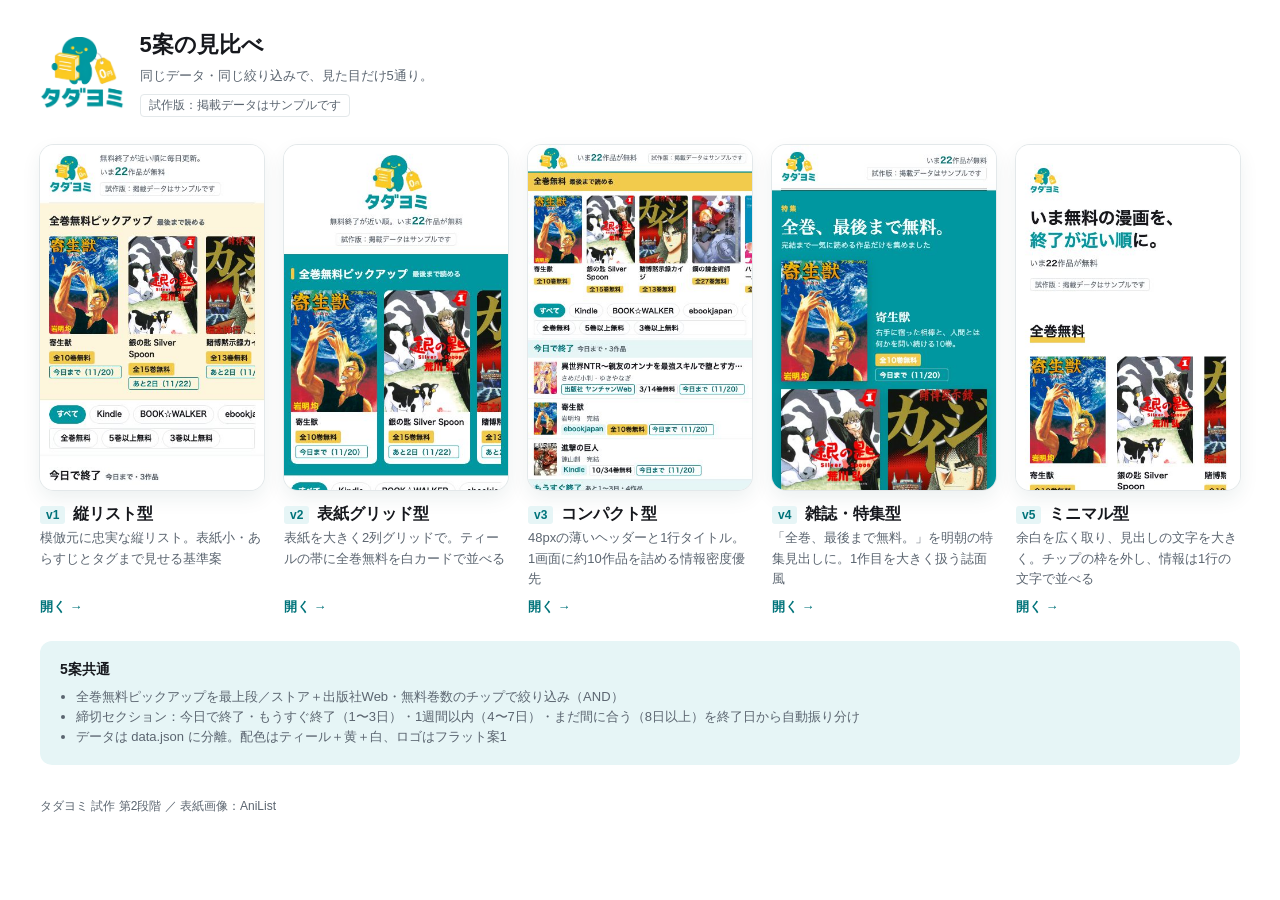
==== board.html @ 6b23053b "タダヨミ仕上げ: トップ(index)をv3コンパクト型に、旧トップの見比べはboard.htmlへ。build.pyを現行完成形に同期（v2/v3新ヘッダー・og4・favicon-chara・in" ====
<!doctype html>
<html lang="ja">
<head>
<meta charset="utf-8">
<meta name="viewport" content="width=device-width,initial-scale=1">
<title>タダヨミ 試作｜5案の見比べ</title>
<meta name="description" content="無料漫画まとめ「タダヨミ」試作版。タッチの異なる5案を見比べるボード。">
<meta property="og:type" content="website">
<meta property="og:title" content="タダヨミ 試作｜5案の見比べ">
<meta property="og:description" content="電子書店と出版社Webの無料漫画を、終了が近い順に。デザイン5案を並べて比べる。">
<meta property="og:url" content="https://yukitchy.github.io/tadayomi/board.html">
<meta property="og:image" content="https://yukitchy.github.io/tadayomi/og4.png">
<meta name="twitter:card" content="summary_large_image">
<link rel="icon" href="favicon-chara.png" type="image/png">
<link rel="apple-touch-icon" href="assets/apple-touch-icon-chara.png">
<link rel="stylesheet" href="common.css">
<style>
body{background:#fff}
.wrap{max-width:1240px;margin:0 auto;padding:0 20px}
header{display:flex;align-items:center;gap:16px;padding:28px 0 20px}
header img{height:72px;width:auto}
h1{font-size:22px;font-weight:800;white-space:nowrap}
.lead{font-size:13px;color:var(--sub);margin:4px 0 6px}
.grid{list-style:none;display:grid;grid-template-columns:repeat(auto-fill,minmax(220px,1fr));gap:24px 20px;padding:8px 0 24px}
.v,.v a{display:flex;flex-direction:column;height:100%}.v a{text-decoration:none}
.v .sh{border-radius:14px;overflow:hidden;background:#fff;box-shadow:0 0 0 1px var(--line),0 8px 20px rgba(0,60,64,.08);aspect-ratio:390/600}
.v .sh img{width:100%;height:auto}
.v a:hover .sh{box-shadow:0 0 0 2px var(--teal),0 8px 20px rgba(0,60,64,.12)}
.v h2{font-size:16px;font-weight:800;margin-top:12px;display:flex;align-items:baseline;gap:8px}
.v h2 span{font-size:12px;font-weight:800;color:var(--teal-d);background:var(--teal-l);border-radius:3px;padding:0 6px}
.v p{font-size:13px;color:var(--sub);margin-top:2px}
.v .go{margin-top:auto;padding-top:8px;font-size:13px;font-weight:700;color:var(--teal-d)}
.spec{background:var(--teal-l);border-radius:12px;padding:18px 20px;margin-bottom:24px;font-size:13px;color:var(--sub)}
.spec h3{font-size:14px;color:var(--ink);margin-bottom:6px}
.spec ul{padding-left:1.2em}
footer{padding:8px 0 48px;font-size:12px;color:var(--sub)}
</style>
</head>
<body>
<div class="wrap">
<header><img src="assets/logo.png" alt="タダヨミ" width="83" height="72"><div><h1>5案の見比べ</h1><p class="lead">同じデータ・同じ絞り込みで、見た目だけ5通り。</p><span class="note">試作版：掲載データはサンプルです</span></div></header>
<ul class="grid">
<li class="v"><a href="v1.html"><div class="sh"><img src="shots/v1.jpg" alt="v1のスマホ表示" width="390" height="844"></div><h2><span>v1</span>縦リスト型</h2><p>模倣元に忠実な縦リスト。表紙小・あらすじとタグまで見せる基準案</p><span class="go">開く →</span></a></li>
<li class="v"><a href="v2.html"><div class="sh"><img src="shots/v2.jpg" alt="v2のスマホ表示" width="390" height="844"></div><h2><span>v2</span>表紙グリッド型</h2><p>表紙を大きく2列グリッドで。ティールの帯に全巻無料を白カードで並べる</p><span class="go">開く →</span></a></li>
<li class="v"><a href="v3.html"><div class="sh"><img src="shots/v3.jpg" alt="v3のスマホ表示" width="390" height="844"></div><h2><span>v3</span>コンパクト型</h2><p>48pxの薄いヘッダーと1行タイトル。1画面に約10作品を詰める情報密度優先</p><span class="go">開く →</span></a></li>
<li class="v"><a href="v4.html"><div class="sh"><img src="shots/v4.jpg" alt="v4のスマホ表示" width="390" height="844"></div><h2><span>v4</span>雑誌・特集型</h2><p>「全巻、最後まで無料。」を明朝の特集見出しに。1作目を大きく扱う誌面風</p><span class="go">開く →</span></a></li>
<li class="v"><a href="v5.html"><div class="sh"><img src="shots/v5.jpg" alt="v5のスマホ表示" width="390" height="844"></div><h2><span>v5</span>ミニマル型</h2><p>余白を広く取り、見出しの文字を大きく。チップの枠を外し、情報は1行の文字で並べる</p><span class="go">開く →</span></a></li>
</ul>
<div class="spec"><h3>5案共通</h3><ul>
<li>全巻無料ピックアップを最上段／ストア＋出版社Web・無料巻数のチップで絞り込み（AND）</li>
<li>締切セクション：今日で終了・もうすぐ終了（1〜3日）・1週間以内（4〜7日）・まだ間に合う（8日以上）を終了日から自動振り分け</li>
<li>データは data.json に分離。配色はティール＋黄＋白、ロゴはフラット案1</li>
</ul></div>
<footer>タダヨミ 試作 第2段階 ／ 表紙画像：AniList</footer>
</div>
</body>
</html>
---- common.css ----
/* 全案共通：パレット（ティール＋黄＋白）・リセット・チップ・バッジ */
:root{--teal:#0097a0;--teal-d:#00737a;--teal-l:#e6f5f6;--yel:#f2cb4d;--yel-l:#fdf6dc;--ink:#16181d;--sub:#5b6570;--line:#e3e8ea;--bg:#fff}
*{box-sizing:border-box;margin:0;padding:0}
body{font-family:"Hiragino Kaku Gothic ProN","Hiragino Sans","Noto Sans JP","Yu Gothic",sans-serif;color:var(--ink);background:var(--bg);line-height:1.55;-webkit-text-size-adjust:100%}
img{display:block}
a{color:inherit}
.nb{display:inline-block}
.note{display:inline-block;font-size:12px;color:var(--sub);border:1px solid var(--line);border-radius:4px;padding:1px 8px;background:#fff}
h2{white-space:nowrap;overflow:hidden;text-overflow:ellipsis}
.row{display:flex;gap:6px;overflow-x:auto;scrollbar-width:none}
.row::-webkit-scrollbar{display:none}
.chip{flex:0 0 auto;font:inherit;font-size:13px;font-weight:600;border:1px solid var(--line);background:#fff;color:var(--ink);border-radius:999px;padding:5px 12px;cursor:pointer;white-space:nowrap}
.chip[aria-pressed=true]{background:var(--teal);color:#fff;border-color:var(--teal)}
.row.vol .chip[aria-pressed=true]{background:var(--yel);color:var(--ink);border-color:var(--yel)}
.chips{display:flex;flex-wrap:wrap;gap:4px}
.badge,.vol,.left,.done{font-size:12px;font-weight:700;border-radius:3px;padding:1px 6px;white-space:nowrap;line-height:1.5}
.badge{background:var(--teal-l);color:var(--teal-d)}
.badge.pub{background:#fff;color:var(--teal-d);border:1px solid var(--teal)}
.badge.pub::before{content:"出版社 ";font-weight:600}
.vol{background:#fff;border:1px solid var(--line)}
.vol.all{background:var(--yel);border-color:var(--yel)}
.left{border:1px solid var(--line);color:var(--sub)}
.left.hot{border-color:var(--teal);color:var(--teal-d)}
.done{border:1px solid var(--ink)}
.tag{font-size:12px;color:var(--sub)}
.tag::before{content:"#"}
#empty{display:none;padding:40px 0;text-align:center;color:var(--sub);font-size:14px}
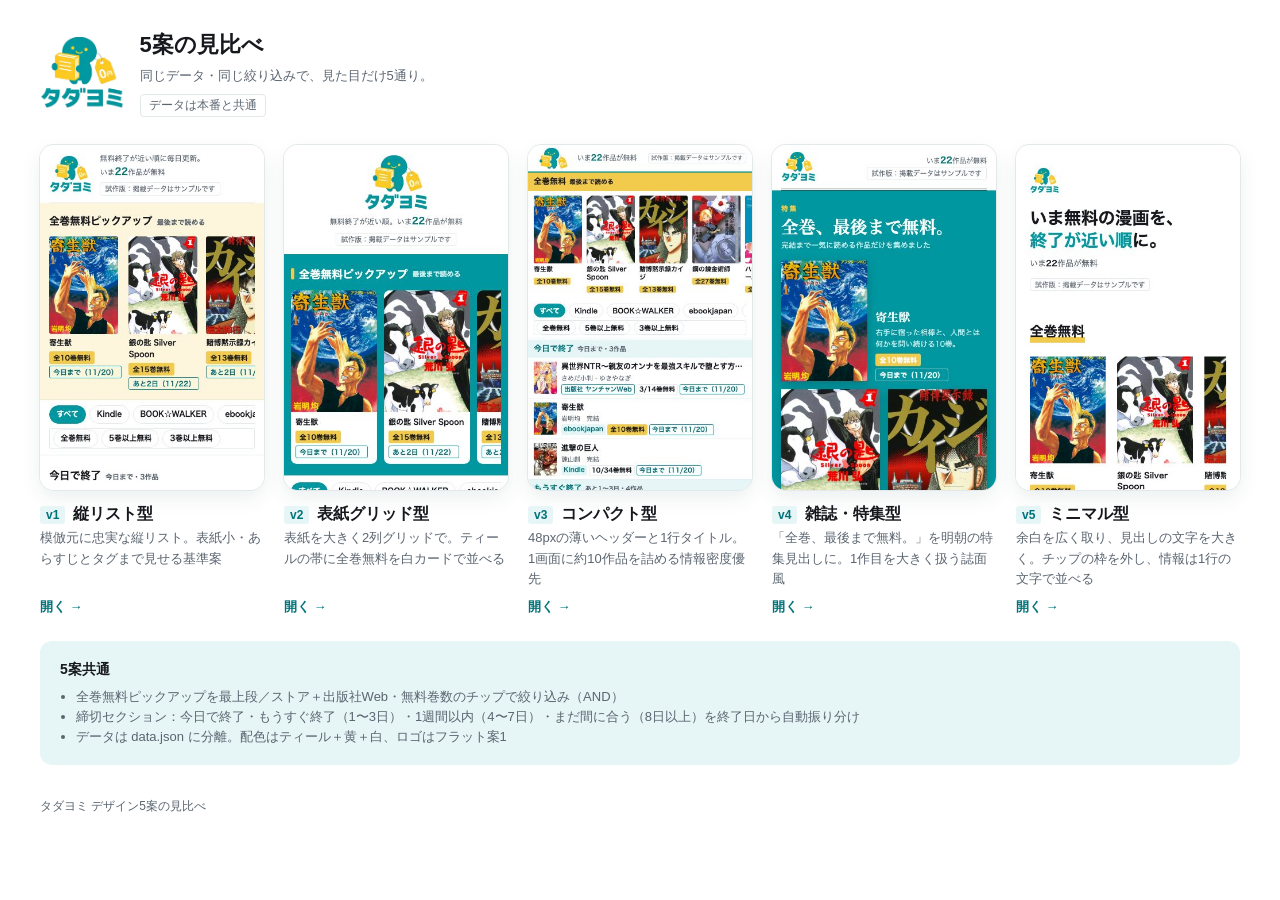
==== commit 25116cf6: "auto backup 2026-11-20" ====
--- a/board.html
+++ b/board.html
@@ -38,7 +38,7 @@
 </head>
 <body>
 <div class="wrap">
-<header><img src="assets/logo.png" alt="タダヨミ" width="83" height="72"><div><h1>5案の見比べ</h1><p class="lead">同じデータ・同じ絞り込みで、見た目だけ5通り。</p><span class="note">試作版：掲載データはサンプルです</span></div></header>
+<header><img src="assets/logo.png" alt="タダヨミ" width="83" height="72"><div><h1>5案の見比べ</h1><p class="lead">同じデータ・同じ絞り込みで、見た目だけ5通り。</p><span class="note">データは本番と共通</span></div></header>
 <ul class="grid">
 <li class="v"><a href="v1.html"><div class="sh"><img src="shots/v1.jpg" alt="v1のスマホ表示" width="390" height="844"></div><h2><span>v1</span>縦リスト型</h2><p>模倣元に忠実な縦リスト。表紙小・あらすじとタグまで見せる基準案</p><span class="go">開く →</span></a></li>
 <li class="v"><a href="v2.html"><div class="sh"><img src="shots/v2.jpg" alt="v2のスマホ表示" width="390" height="844"></div><h2><span>v2</span>表紙グリッド型</h2><p>表紙を大きく2列グリッドで。ティールの帯に全巻無料を白カードで並べる</p><span class="go">開く →</span></a></li>
@@ -51,7 +51,7 @@
 <li>締切セクション：今日で終了・もうすぐ終了（1〜3日）・1週間以内（4〜7日）・まだ間に合う（8日以上）を終了日から自動振り分け</li>
 <li>データは data.json に分離。配色はティール＋黄＋白、ロゴはフラット案1</li>
 </ul></div>
-<footer>タダヨミ 試作 第2段階 ／ 表紙画像：AniList</footer>
+<footer>タダヨミ デザイン5案の見比べ</footer>
 </div>
 </body>
 </html>
--- a/common.css
+++ b/common.css
@@ -17,7 +17,7 @@
 .badge{background:var(--teal-l);color:var(--teal-d)}
 .badge.pub{background:#fff;color:var(--teal-d);border:1px solid var(--teal)}
 .badge.pub::before{content:"出版社 ";font-weight:600}
-.vol{background:#fff;border:1px solid var(--line)}
+.vol{background:#fff;border:1px solid var(--line);white-space:normal;overflow-wrap:anywhere;min-width:0}
 .vol.all{background:var(--yel);border-color:var(--yel)}
 .left{border:1px solid var(--line);color:var(--sub)}
 .left.hot{border-color:var(--teal);color:var(--teal-d)}
@@ -25,3 +25,4 @@
 .tag{font-size:12px;color:var(--sub)}
 .tag::before{content:"#"}
 #empty{display:none;padding:40px 0;text-align:center;color:var(--sub);font-size:14px}
+.card.linked{position:relative}.cardlink{position:absolute;inset:0;z-index:1}
